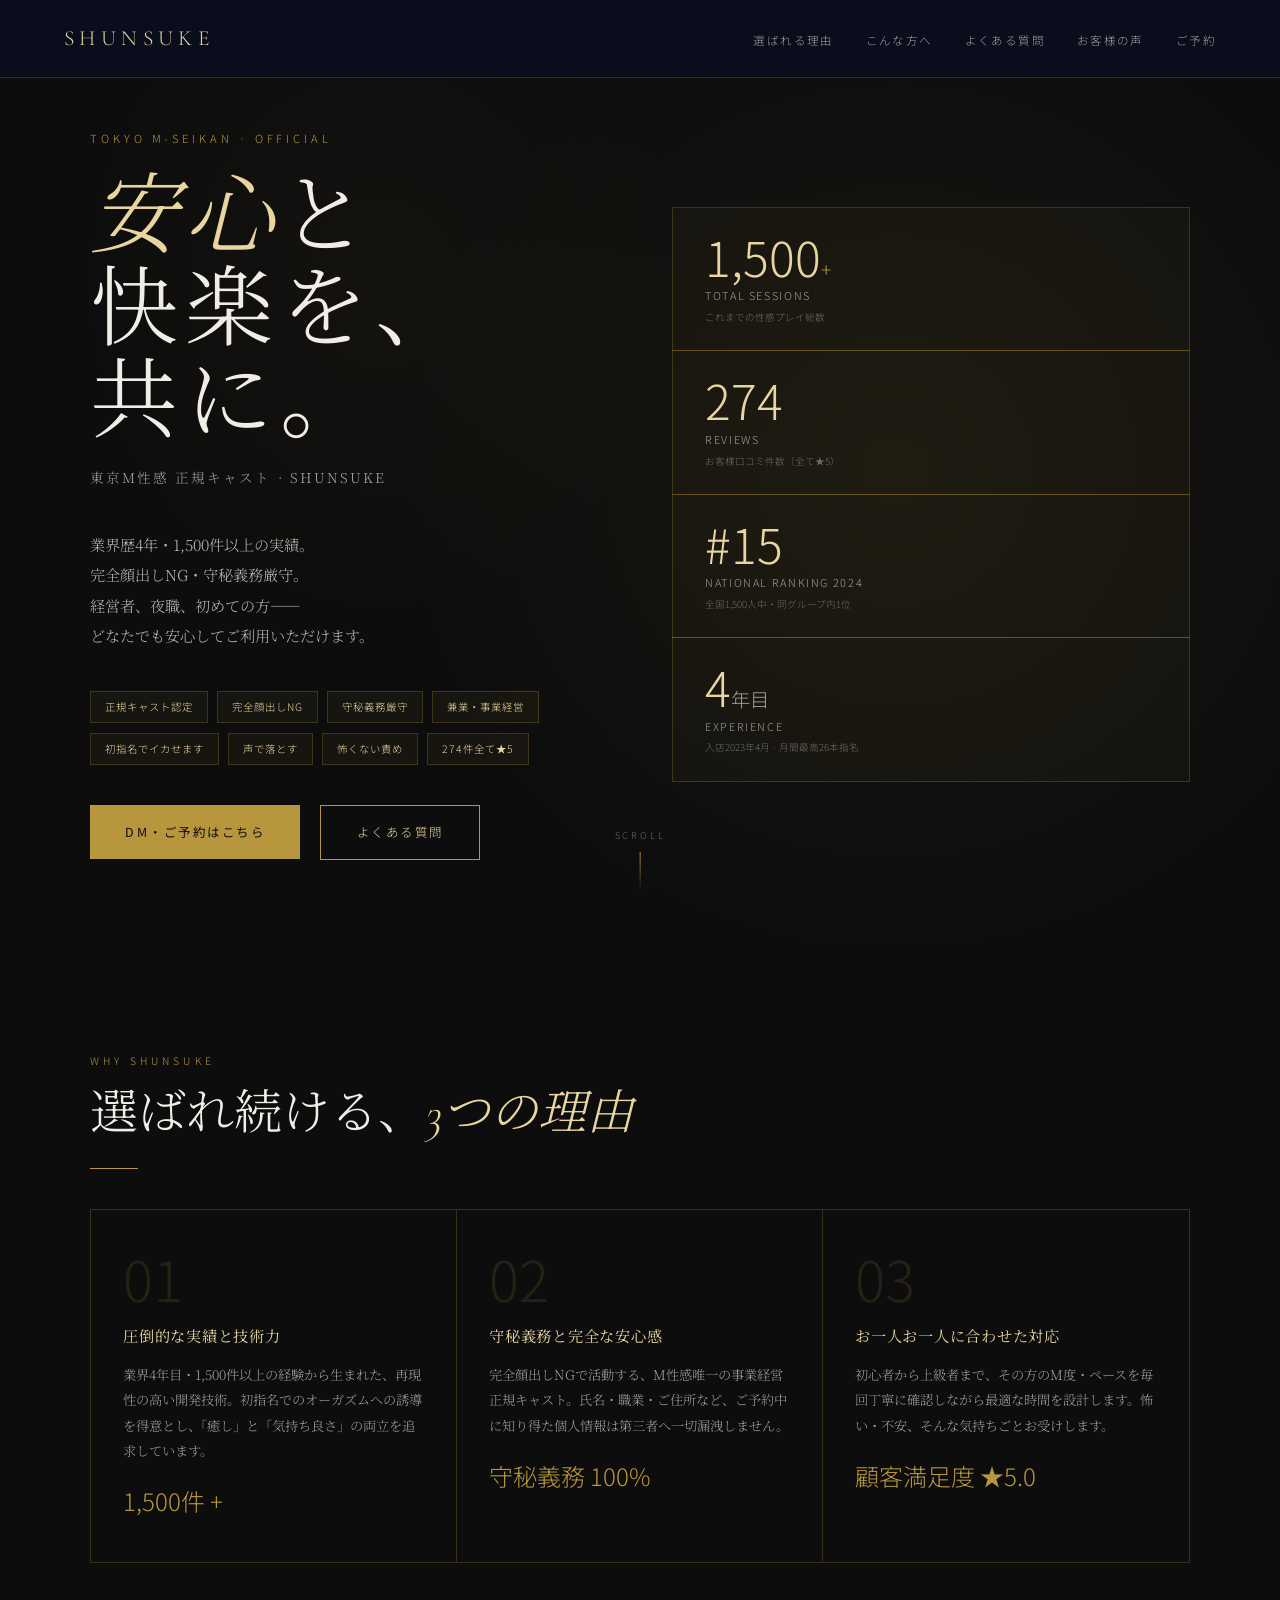
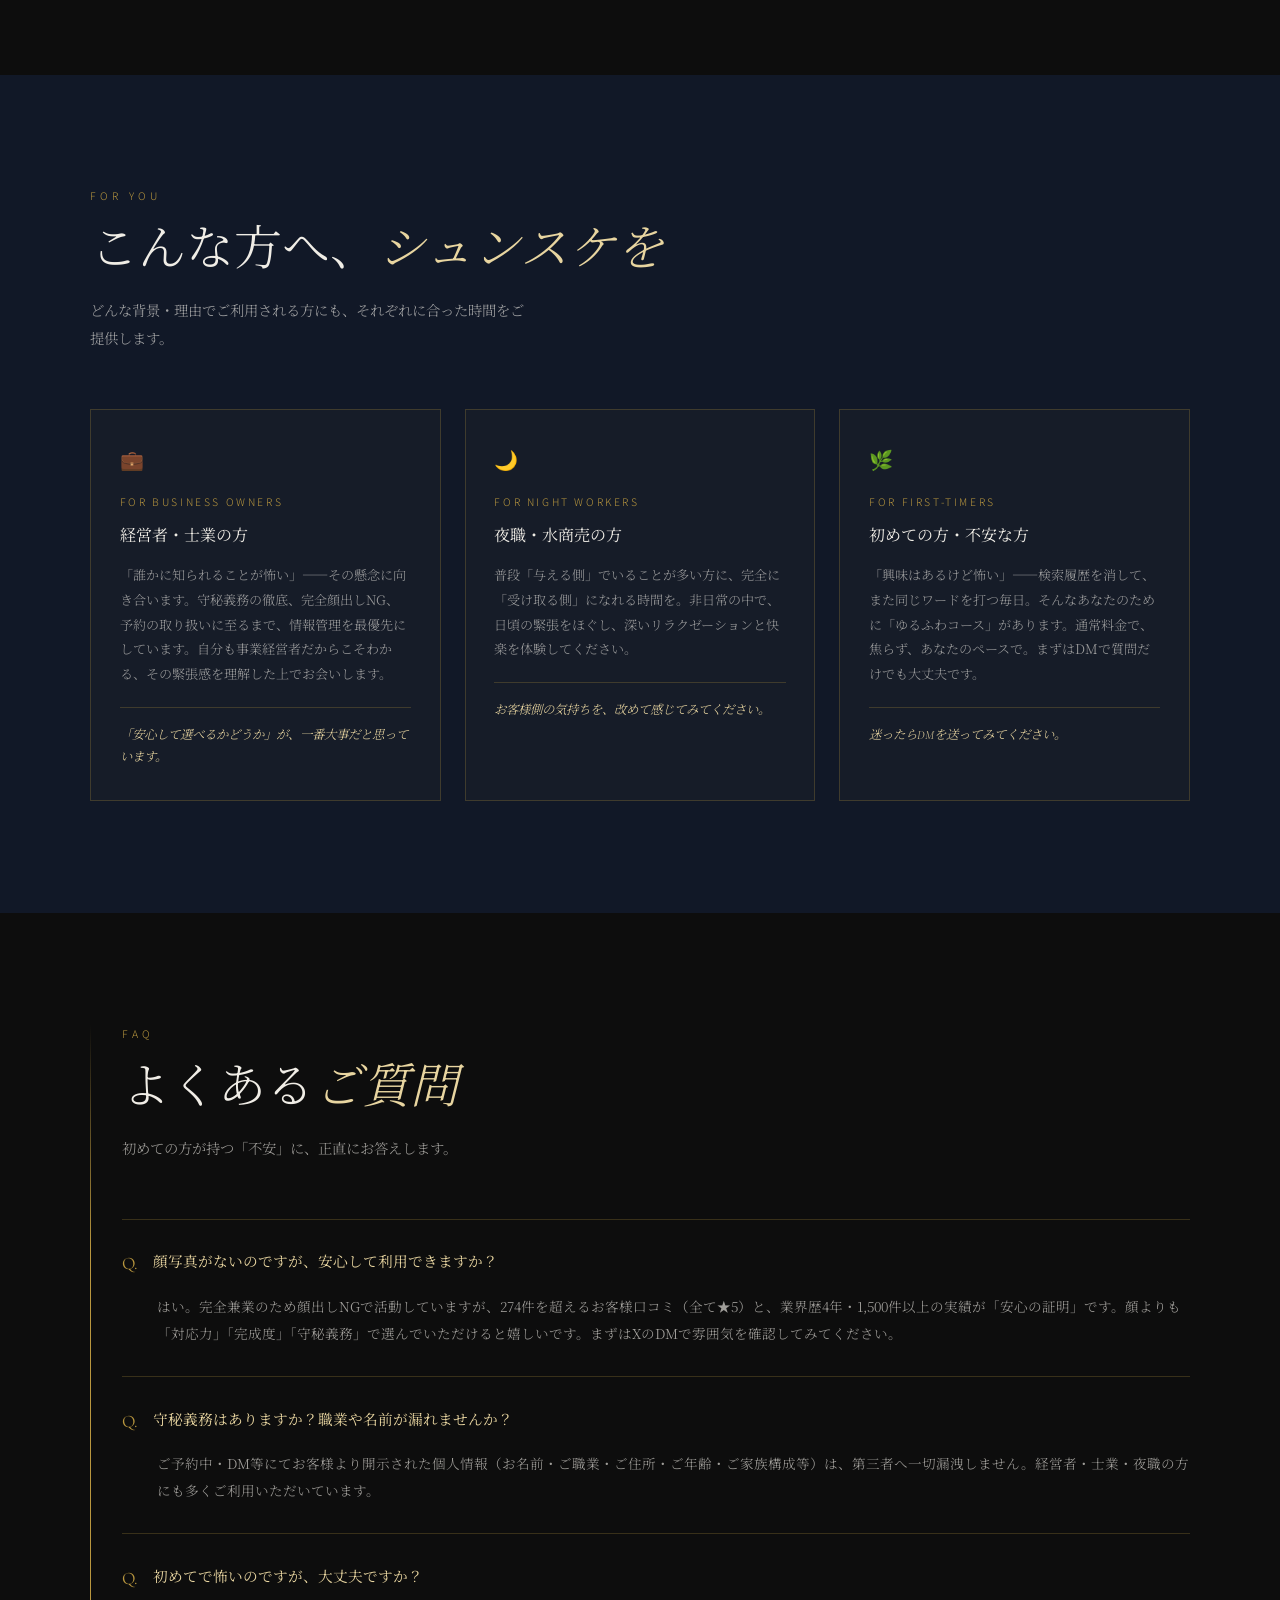
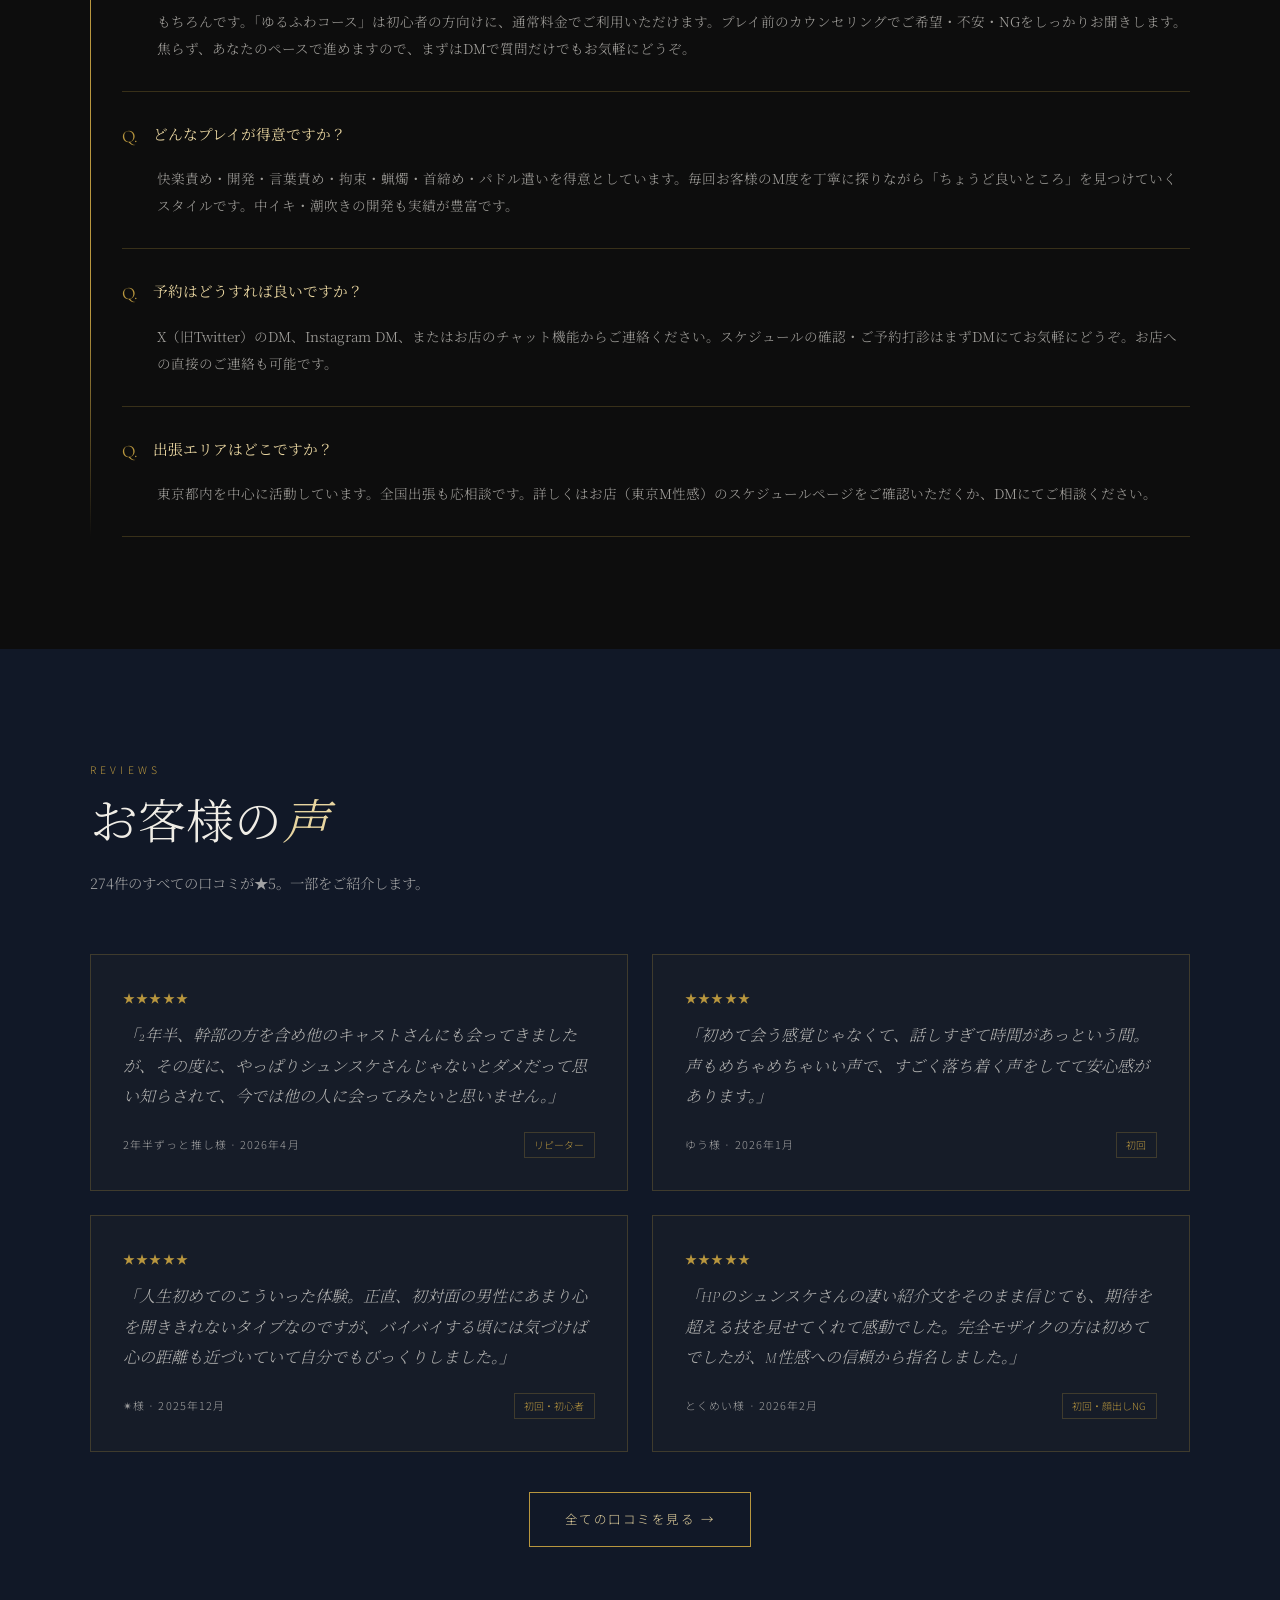
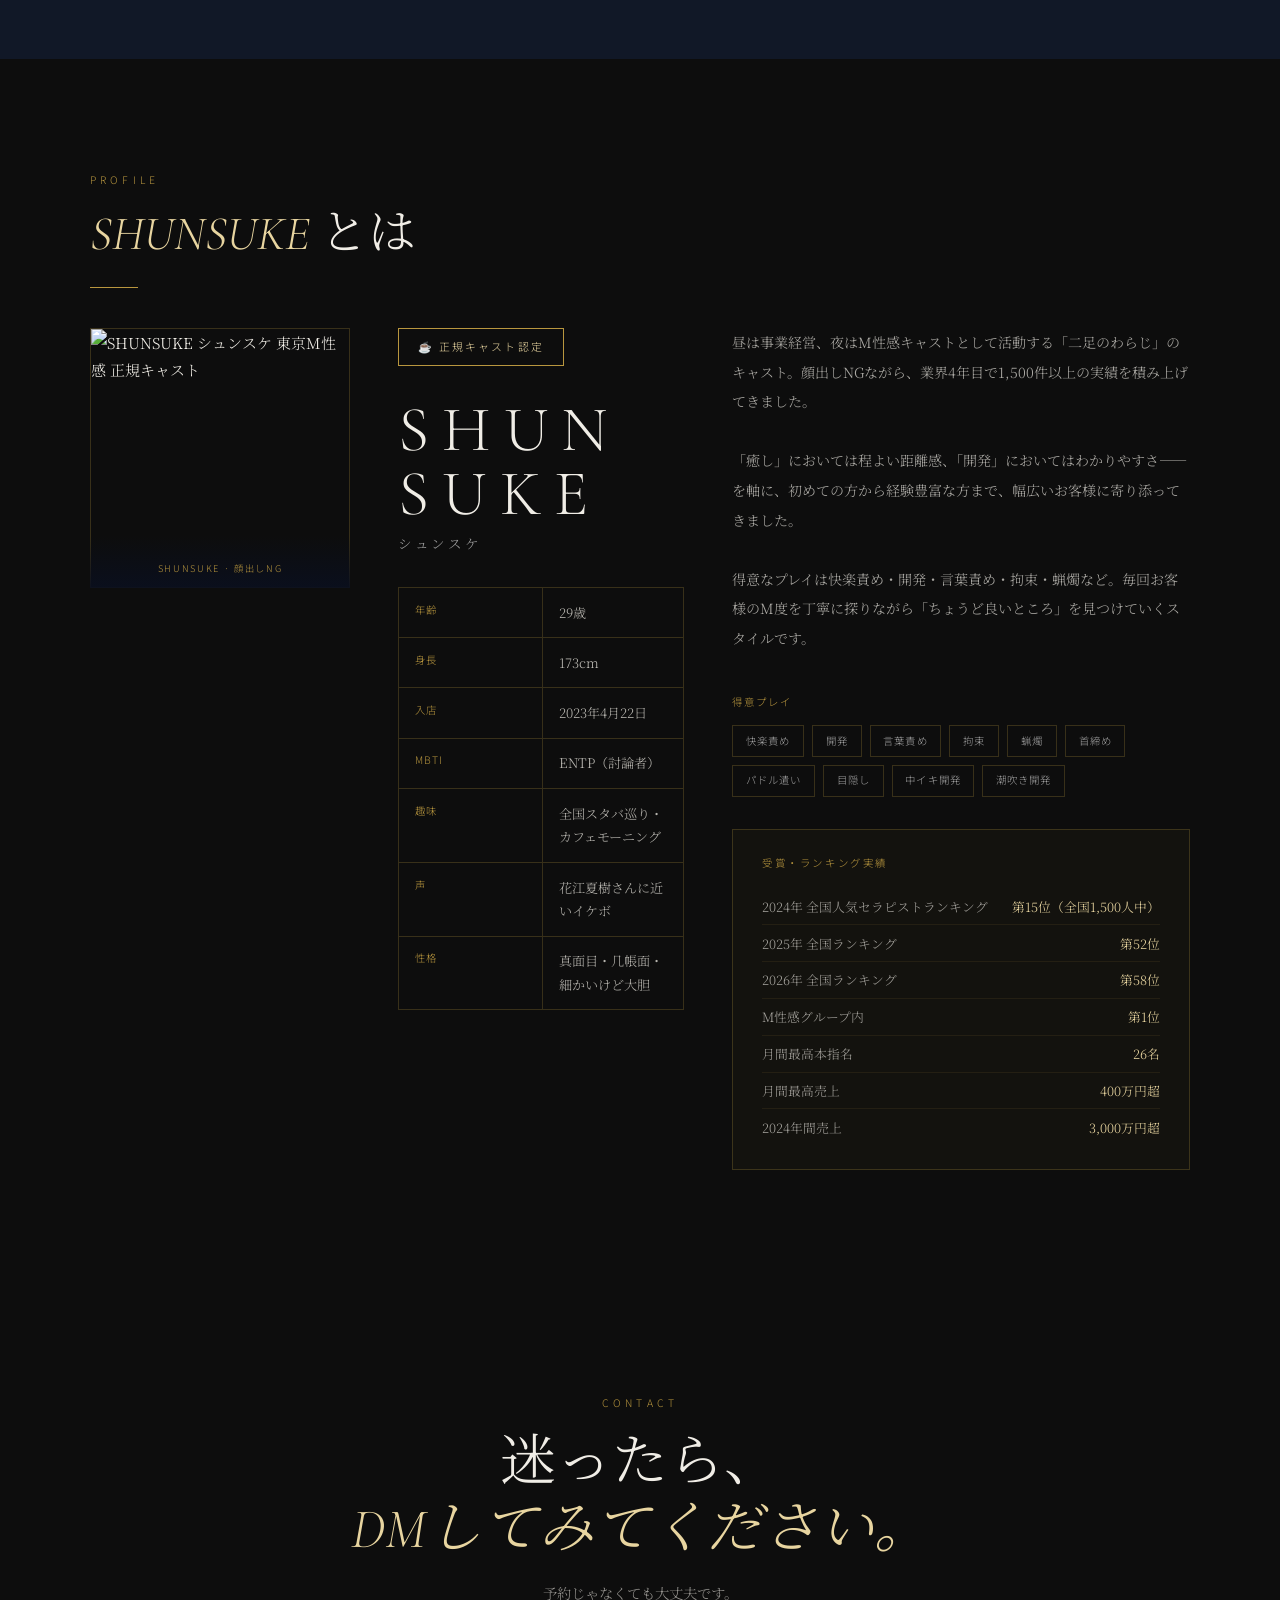
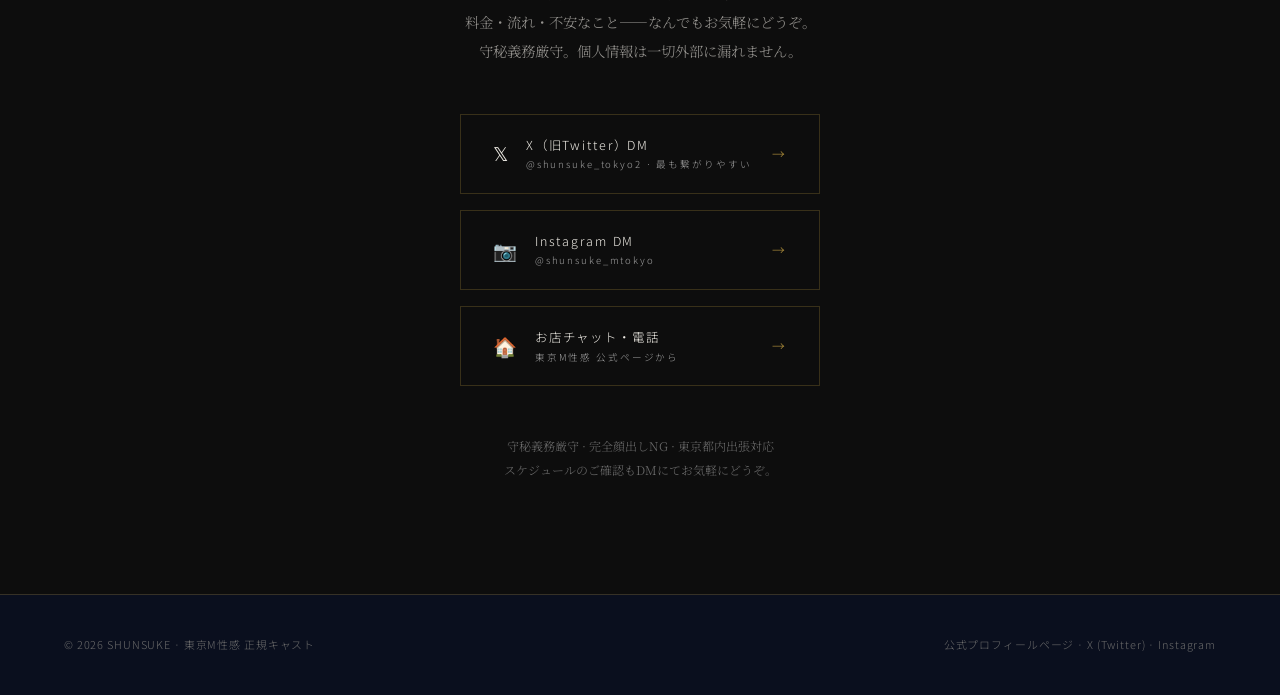
==== shunsuke_lp.html @ 30994e34 "Add files via upload" ====
<!DOCTYPE html>
<html lang="ja">
<head>
  <meta charset="UTF-8">
  <meta name="viewport" content="width=device-width, initial-scale=1.0">
  <title>SHUNSUKE｜東京M性感 正規キャスト｜守秘義務・顔出しNG・開発特化</title>
  <meta name="description" content="東京M性感・正規キャスト SHUNSUKEの公式ページ。業界歴4年・1,500件以上の実績。守秘義務厳守、完全顔出しNG。経営者・夜職の方・初めての方も安心してご利用いただけます。東京都内出張対応。">
  <meta name="keywords" content="SHUNSUKE,シュンスケ,東京M性感,女性用風俗,女風,M性感,東京,守秘義務,顔出しなし,開発,正規キャスト">
  <link rel="canonical" href="https://tokyo-m-seikan.com/honten/therapist/48/">

  <!-- OGP -->
  <meta property="og:title" content="SHUNSUKE｜東京M性感 正規キャスト">
  <meta property="og:description" content="業界歴4年・1,500件以上の実績。守秘義務厳守・完全顔出しNG。経営者・夜職の方も安心。">
  <meta property="og:type" content="website">

  <link rel="preconnect" href="https://fonts.googleapis.com">
  <link href="https://fonts.googleapis.com/css2?family=Cormorant+Garamond:ital,wght@0,300;0,400;0,600;1,300&family=Noto+Serif+JP:wght@300;400;500&family=Noto+Sans+JP:wght@300;400&display=swap" rel="stylesheet">

  <style>
    /* =============================================
       TOKEN SYSTEM
       Palette: Near-black #0D0D0D, Deep navy #0A0F1E,
       Gold #B8963E, Pale gold #E8D5A0, Off-white #F0EDE6,
       Muted grey #6B6B6B
       Type: Cormorant Garamond (display), Noto Serif JP (body), Noto Sans JP (utility)
       Signature: Vertical gold rule as section spine — 
       a device borrowed from Japanese binding,
       anchoring every section to a single gilt thread.
    ============================================= */

    :root {
      --black:      #0D0D0D;
      --navy:       #0A0F1E;
      --navy-mid:   #111827;
      --gold:       #B8963E;
      --gold-light: #E8D5A0;
      --gold-dim:   #7A6128;
      --offwhite:   #F0EDE6;
      --grey:       #6B6B6B;
      --grey-light: #A0A0A0;
      --border:     rgba(184,150,62,0.25);

      --font-display: 'Cormorant Garamond', 'Noto Serif JP', serif;
      --font-body:    'Noto Serif JP', serif;
      --font-ui:      'Noto Sans JP', sans-serif;
    }

    *, *::before, *::after { box-sizing: border-box; margin: 0; padding: 0; }

    html { scroll-behavior: smooth; }

    body {
      background: var(--navy);
      color: var(--offwhite);
      font-family: var(--font-body);
      font-weight: 300;
      line-height: 1.8;
      font-size: 15px;
      -webkit-font-smoothing: antialiased;
    }

    /* ─── UTILITY ─── */
    .gold      { color: var(--gold); }
    .gold-light{ color: var(--gold-light); }

    /* ─── SPINE: vertical gold rule ─── */
    .spine-section {
      position: relative;
      padding-left: 2rem;
    }
    .spine-section::before {
      content: '';
      position: absolute;
      left: 0;
      top: 0;
      bottom: 0;
      width: 1px;
      background: linear-gradient(to bottom, transparent, var(--gold) 20%, var(--gold) 80%, transparent);
    }

    /* ─── NAV ─── */
    nav {
      position: fixed;
      top: 0; left: 0; right: 0;
      z-index: 100;
      display: flex;
      justify-content: space-between;
      align-items: center;
      padding: 1.2rem 5%;
      background: rgba(10, 15, 30, 0.92);
      backdrop-filter: blur(12px);
      border-bottom: 1px solid var(--border);
    }
    .nav-logo {
      font-family: var(--font-display);
      font-size: 1.35rem;
      letter-spacing: 0.25em;
      color: var(--gold-light);
      font-weight: 300;
      text-decoration: none;
    }
    .nav-links {
      display: flex;
      gap: 2rem;
      list-style: none;
    }
    .nav-links a {
      font-family: var(--font-ui);
      font-size: 0.72rem;
      letter-spacing: 0.12em;
      color: var(--grey-light);
      text-decoration: none;
      transition: color 0.2s;
    }
    .nav-links a:hover { color: var(--gold-light); }

    /* ─── HERO ─── */
    #hero {
      min-height: 100vh;
      display: flex;
      align-items: center;
      justify-content: center;
      position: relative;
      overflow: hidden;
      padding: 8rem 5% 5rem;
    }
    .hero-bg {
      position: absolute;
      inset: 0;
      background:
        radial-gradient(ellipse 60% 80% at 70% 50%, rgba(184,150,62,0.07) 0%, transparent 65%),
        radial-gradient(ellipse 40% 60% at 30% 30%, rgba(184,150,62,0.04) 0%, transparent 60%),
        var(--black);
    }
    .hero-grid {
      display: grid;
      grid-template-columns: 1fr 1fr;
      gap: 4rem;
      max-width: 1100px;
      width: 100%;
      position: relative;
      z-index: 2;
    }
    .hero-left { display: flex; flex-direction: column; justify-content: center; }

    .eyebrow {
      font-family: var(--font-ui);
      font-size: 0.7rem;
      letter-spacing: 0.35em;
      color: var(--gold);
      text-transform: uppercase;
      margin-bottom: 1.5rem;
    }
    h1 {
      font-family: var(--font-display);
      font-size: clamp(3rem, 7vw, 5.5rem);
      font-weight: 300;
      line-height: 1.05;
      letter-spacing: 0.08em;
      color: var(--offwhite);
      margin-bottom: 0.5rem;
    }
    h1 em {
      font-style: italic;
      color: var(--gold-light);
    }
    .hero-subtitle {
      font-family: var(--font-body);
      font-size: 0.85rem;
      color: var(--grey-light);
      letter-spacing: 0.15em;
      margin-bottom: 2.5rem;
      margin-top: 0.5rem;
    }
    .hero-copy {
      font-size: 0.95rem;
      color: rgba(240,237,230,0.75);
      line-height: 2;
      max-width: 38ch;
      margin-bottom: 2.5rem;
    }

    /* Badges */
    .badge-row {
      display: flex;
      flex-wrap: wrap;
      gap: 0.6rem;
      margin-bottom: 2.5rem;
    }
    .badge {
      font-family: var(--font-ui);
      font-size: 0.65rem;
      letter-spacing: 0.1em;
      padding: 0.35rem 0.85rem;
      border: 1px solid var(--border);
      color: var(--gold-light);
      background: rgba(184,150,62,0.06);
    }

    /* CTA button */
    .btn-primary {
      display: inline-block;
      font-family: var(--font-ui);
      font-size: 0.78rem;
      letter-spacing: 0.2em;
      padding: 1rem 2.2rem;
      background: var(--gold);
      color: var(--black);
      text-decoration: none;
      font-weight: 400;
      transition: background 0.25s, transform 0.2s;
      cursor: pointer;
      border: none;
    }
    .btn-primary:hover { background: var(--gold-light); transform: translateY(-1px); }

    .btn-secondary {
      display: inline-block;
      font-family: var(--font-ui);
      font-size: 0.78rem;
      letter-spacing: 0.2em;
      padding: 0.95rem 2.2rem;
      border: 1px solid var(--gold);
      color: var(--gold-light);
      text-decoration: none;
      transition: background 0.25s, color 0.25s;
      margin-left: 1rem;
    }
    .btn-secondary:hover { background: rgba(184,150,62,0.1); }

    /* Hero right — stats card */
    .hero-right {
      display: flex;
      flex-direction: column;
      justify-content: center;
      gap: 0;
    }
    .stat-card {
      border: 1px solid var(--border);
      background: rgba(184,150,62,0.04);
      padding: 1.5rem 2rem;
      margin-bottom: -1px;
    }
    .stat-number {
      font-family: var(--font-ui);
      font-size: 3rem;
      font-weight: 300;
      color: var(--gold-light);
      line-height: 1;
      font-feature-settings: "tnum";
    }
    .stat-label {
      font-family: var(--font-ui);
      font-size: 0.68rem;
      letter-spacing: 0.15em;
      color: var(--grey-light);
      margin-top: 0.4rem;
    }
    .stat-note {
      font-family: var(--font-ui);
      font-size: 0.6rem;
      color: var(--grey);
      margin-top: 0.2rem;
    }

    /* ─── SECTION BASE ─── */
    section {
      padding: 7rem 5%;
    }
    .section-inner {
      max-width: 1100px;
      margin: 0 auto;
    }
    .section-label {
      font-family: var(--font-ui);
      font-size: 0.65rem;
      letter-spacing: 0.4em;
      color: var(--gold);
      text-transform: uppercase;
      margin-bottom: 1rem;
      display: block;
    }
    h2 {
      font-family: var(--font-display);
      font-size: clamp(1.8rem, 4vw, 3rem);
      font-weight: 300;
      line-height: 1.2;
      color: var(--offwhite);
      margin-bottom: 1rem;
    }
    h2 em { font-style: italic; color: var(--gold-light); }
    .section-lead {
      font-size: 0.9rem;
      color: rgba(240,237,230,0.65);
      max-width: 55ch;
      margin-bottom: 3.5rem;
      line-height: 2;
    }

    /* divider */
    .divider {
      width: 3rem;
      height: 1px;
      background: var(--gold);
      margin: 1.5rem 0 2.5rem;
    }

    /* ─── SECTION 2: 3つの理由 ─── */
    #reasons { background: var(--black); }
    .reasons-grid {
      display: grid;
      grid-template-columns: repeat(3, 1fr);
      gap: 0;
      border: 1px solid var(--border);
    }
    .reason-item {
      padding: 2.5rem 2rem;
      border-right: 1px solid var(--border);
      position: relative;
    }
    .reason-item:last-child { border-right: none; }
    .reason-num {
      font-family: var(--font-ui);
      font-size: 3.5rem;
      color: rgba(184,150,62,0.15);
      line-height: 1;
      margin-bottom: 1rem;
      font-weight: 300;
      font-feature-settings: "tnum";
    }
    .reason-title {
      font-family: var(--font-body);
      font-size: 0.95rem;
      color: var(--gold-light);
      margin-bottom: 0.8rem;
      font-weight: 400;
      letter-spacing: 0.05em;
    }
    .reason-body {
      font-size: 0.83rem;
      color: rgba(240,237,230,0.65);
      line-height: 1.9;
    }
    .reason-data {
      font-family: var(--font-ui);
      font-size: 1.5rem;
      color: var(--gold);
      margin-top: 1rem;
      font-feature-settings: "tnum";
    }

    /* ─── SECTION 3: こんな方へ ─── */
    #for-you { background: var(--navy-mid); }
    .targets-grid {
      display: grid;
      grid-template-columns: repeat(3, 1fr);
      gap: 1.5rem;
    }
    .target-card {
      border: 1px solid var(--border);
      background: rgba(184,150,62,0.03);
      padding: 2rem 1.8rem;
      position: relative;
    }
    .target-icon {
      font-size: 1.2rem;
      margin-bottom: 1rem;
      display: block;
    }
    .target-type {
      font-family: var(--font-ui);
      font-size: 0.65rem;
      letter-spacing: 0.25em;
      color: var(--gold);
      text-transform: uppercase;
      margin-bottom: 0.6rem;
    }
    .target-title {
      font-family: var(--font-body);
      font-size: 1rem;
      color: var(--offwhite);
      margin-bottom: 0.8rem;
      font-weight: 400;
    }
    .target-body {
      font-size: 0.82rem;
      color: rgba(240,237,230,0.6);
      line-height: 1.9;
    }
    .target-quote {
      margin-top: 1.2rem;
      padding-top: 1rem;
      border-top: 1px solid var(--border);
      font-size: 0.78rem;
      color: var(--gold-light);
      font-style: italic;
      font-family: var(--font-display);
    }

    /* ─── SECTION 4: FAQ / AEO ─── */
    #faq { background: var(--black); }
    .faq-list { display: flex; flex-direction: column; gap: 0; }
    .faq-item {
      border-top: 1px solid var(--border);
      padding: 1.8rem 0;
    }
    .faq-item:last-child { border-bottom: 1px solid var(--border); }
    .faq-q {
      font-family: var(--font-body);
      font-size: 0.92rem;
      color: var(--gold-light);
      margin-bottom: 0.8rem;
      display: flex;
      gap: 1rem;
      font-weight: 400;
    }
    .faq-q::before {
      content: 'Q.';
      font-family: var(--font-display);
      font-size: 1.1rem;
      color: var(--gold);
      flex-shrink: 0;
    }
    .faq-a {
      font-size: 0.85rem;
      color: rgba(240,237,230,0.65);
      line-height: 2;
      padding-left: 2.2rem;
    }

    /* ─── SECTION 5: 口コミ ─── */
    #reviews { background: var(--navy-mid); }
    .reviews-grid {
      display: grid;
      grid-template-columns: repeat(2, 1fr);
      gap: 1.5rem;
    }
    .review-card {
      border: 1px solid var(--border);
      background: rgba(184,150,62,0.03);
      padding: 2rem;
    }
    .review-stars {
      color: var(--gold);
      font-size: 0.75rem;
      letter-spacing: 0.1em;
      margin-bottom: 0.8rem;
    }
    .review-text {
      font-size: 0.85rem;
      color: rgba(240,237,230,0.7);
      line-height: 1.9;
      font-style: italic;
      font-family: var(--font-display);
      font-size: 1rem;
      font-weight: 300;
    }
    .review-meta {
      margin-top: 1.2rem;
      display: flex;
      justify-content: space-between;
      align-items: center;
    }
    .review-name {
      font-family: var(--font-ui);
      font-size: 0.68rem;
      letter-spacing: 0.1em;
      color: var(--grey-light);
    }
    .review-tag {
      font-family: var(--font-ui);
      font-size: 0.62rem;
      padding: 0.2rem 0.6rem;
      border: 1px solid var(--border);
      color: var(--gold);
    }

    /* ─── SECTION 6: プロフィール ─── */
    #profile { background: var(--black); }
    .profile-grid {
      display: grid;
      grid-template-columns: 260px 1fr 1.6fr;
      gap: 3rem;
      align-items: start;
    }
    .profile-photo-wrap { position: relative; }
    .profile-photo {
      width: 100%;
      aspect-ratio: 1 / 1;
      object-fit: cover;
      object-position: center top;
      border: 1px solid var(--border);
      display: block;
    }
    .profile-photo-label {
      position: absolute;
      bottom: 0; left: 0; right: 0;
      background: linear-gradient(to top, rgba(10,15,30,0.92), transparent);
      padding: 1.5rem 0.8rem 0.7rem;
      font-family: var(--font-ui);
      font-size: 0.58rem;
      letter-spacing: 0.18em;
      color: var(--gold);
      text-align: center;
    }
    .profile-left { position: relative; }
    .profile-rank-badge {
      display: inline-block;
      border: 1px solid var(--gold);
      padding: 0.5rem 1.2rem;
      font-family: var(--font-ui);
      font-size: 0.68rem;
      letter-spacing: 0.2em;
      color: var(--gold-light);
      margin-bottom: 2rem;
    }
    .profile-name {
      font-family: var(--font-display);
      font-size: 4rem;
      font-weight: 300;
      letter-spacing: 0.2em;
      color: var(--offwhite);
      line-height: 1;
      margin-bottom: 0.3rem;
    }
    .profile-name-ja {
      font-family: var(--font-body);
      font-size: 0.85rem;
      color: var(--grey-light);
      letter-spacing: 0.2em;
      margin-bottom: 2rem;
    }
    .profile-specs {
      display: flex;
      flex-direction: column;
      gap: 0;
      border: 1px solid var(--border);
    }
    .spec-row {
      display: flex;
      font-size: 0.8rem;
      border-bottom: 1px solid var(--border);
    }
    .spec-row:last-child { border-bottom: none; }
    .spec-key {
      font-family: var(--font-ui);
      font-size: 0.65rem;
      letter-spacing: 0.1em;
      color: var(--gold);
      padding: 0.8rem 1rem;
      width: 9rem;
      flex-shrink: 0;
      border-right: 1px solid var(--border);
    }
    .spec-val {
      padding: 0.8rem 1rem;
      color: rgba(240,237,230,0.75);
      font-size: 0.82rem;
    }

    .profile-right { }
    .profile-bio {
      font-size: 0.88rem;
      color: rgba(240,237,230,0.7);
      line-height: 2.1;
      margin-bottom: 2.5rem;
    }
    .plays-grid {
      display: flex;
      flex-wrap: wrap;
      gap: 0.5rem;
      margin-bottom: 2rem;
    }
    .play-tag {
      font-family: var(--font-ui);
      font-size: 0.65rem;
      letter-spacing: 0.1em;
      padding: 0.35rem 0.8rem;
      border: 1px solid var(--border);
      color: var(--grey-light);
    }

    .ranking-list {
      border: 1px solid var(--border);
      padding: 1.5rem 1.8rem;
      background: rgba(184,150,62,0.04);
    }
    .ranking-title {
      font-family: var(--font-ui);
      font-size: 0.65rem;
      letter-spacing: 0.25em;
      color: var(--gold);
      text-transform: uppercase;
      margin-bottom: 1rem;
    }
    .ranking-item {
      display: flex;
      justify-content: space-between;
      font-size: 0.8rem;
      padding: 0.4rem 0;
      border-bottom: 1px solid rgba(184,150,62,0.1);
      color: rgba(240,237,230,0.65);
    }
    .ranking-item:last-child { border-bottom: none; }
    .ranking-item span:last-child { color: var(--gold-light); }

    /* ─── SECTION 7: CTA ─── */
    #contact {
      background: var(--black);
      text-align: center;
    }
    .contact-inner { max-width: 700px; margin: 0 auto; }
    .contact-inner h2 {
      font-size: clamp(2rem, 5vw, 3.5rem);
      margin-bottom: 1rem;
    }
    .contact-lead {
      font-size: 0.9rem;
      color: rgba(240,237,230,0.6);
      line-height: 2;
      margin-bottom: 3rem;
    }
    .contact-methods {
      display: flex;
      flex-direction: column;
      gap: 1rem;
      align-items: center;
      margin-bottom: 3rem;
    }
    .contact-method {
      display: flex;
      align-items: center;
      gap: 1rem;
      border: 1px solid var(--border);
      padding: 1.2rem 2rem;
      text-decoration: none;
      color: var(--offwhite);
      font-family: var(--font-ui);
      font-size: 0.78rem;
      letter-spacing: 0.15em;
      width: 100%;
      max-width: 360px;
      transition: background 0.2s, border-color 0.2s;
    }
    .contact-method:hover { background: rgba(184,150,62,0.08); border-color: var(--gold); }
    .contact-method-icon { font-size: 1.2rem; }
    .contact-method-label { flex: 1; text-align: left; }
    .contact-method-sub {
      font-size: 0.6rem;
      color: var(--grey-light);
    }
    .contact-note {
      font-size: 0.75rem;
      color: var(--grey);
      line-height: 2;
    }

    /* ─── FOOTER ─── */
    footer {
      background: var(--navy);
      border-top: 1px solid var(--border);
      padding: 2.5rem 5%;
      display: flex;
      justify-content: space-between;
      align-items: center;
      font-family: var(--font-ui);
      font-size: 0.68rem;
      color: var(--grey);
      letter-spacing: 0.08em;
    }
    footer a { color: var(--grey); text-decoration: none; }
    footer a:hover { color: var(--gold-light); }

    /* ─── SCROLL INDICATOR ─── */
    .scroll-line {
      position: absolute;
      bottom: 3rem;
      left: 50%;
      transform: translateX(-50%);
      display: flex;
      flex-direction: column;
      align-items: center;
      gap: 0.5rem;
      z-index: 2;
    }
    .scroll-text {
      font-family: var(--font-ui);
      font-size: 0.58rem;
      letter-spacing: 0.3em;
      color: var(--grey);
      text-transform: uppercase;
    }
    .scroll-bar {
      width: 1px;
      height: 2.5rem;
      background: linear-gradient(to bottom, var(--gold), transparent);
      animation: scrollPulse 2s ease-in-out infinite;
    }
    @keyframes scrollPulse {
      0%, 100% { opacity: 0.4; transform: scaleY(1); }
      50%       { opacity: 1;   transform: scaleY(1.1); }
    }

    /* ─── RESPONSIVE ─── */
    @media (max-width: 768px) {
      .hero-grid { grid-template-columns: 1fr; gap: 3rem; }
      .hero-right { display: none; }
      .reasons-grid { grid-template-columns: 1fr; }
      .reason-item { border-right: none; border-bottom: 1px solid var(--border); }
      .reason-item:last-child { border-bottom: none; }
      .targets-grid { grid-template-columns: 1fr; }
      .reviews-grid { grid-template-columns: 1fr; }
      .profile-grid { grid-template-columns: 1fr; gap: 2rem; }
      .profile-photo-wrap { max-width: 260px; margin: 0 auto; }
      nav .nav-links { display: none; }
      .btn-secondary { margin-left: 0; margin-top: 0.8rem; }
      footer { flex-direction: column; gap: 0.8rem; text-align: center; }
    }

    /* ─── DM MODAL ─── */
    .dm-modal-overlay {
      display: none;
      position: fixed;
      inset: 0;
      background: rgba(0,0,0,0.75);
      z-index: 200;
      align-items: center;
      justify-content: center;
      backdrop-filter: blur(6px);
    }
    .dm-modal-overlay.active { display: flex; }
    .dm-modal {
      background: var(--navy-mid);
      border: 1px solid var(--border);
      padding: 2.5rem 2rem;
      max-width: 400px;
      width: 90%;
      position: relative;
    }
    .dm-modal-title {
      font-family: var(--font-display);
      font-size: 1.6rem;
      color: var(--gold-light);
      margin-bottom: 0.4rem;
      font-weight: 300;
    }
    .dm-modal-sub {
      font-family: var(--font-ui);
      font-size: 0.72rem;
      color: var(--grey-light);
      margin-bottom: 1.8rem;
      letter-spacing: 0.05em;
    }
    .dm-modal-btn {
      display: flex;
      align-items: center;
      gap: 1rem;
      padding: 1rem 1.4rem;
      border: 1px solid var(--border);
      text-decoration: none;
      color: var(--offwhite);
      font-family: var(--font-ui);
      font-size: 0.8rem;
      letter-spacing: 0.1em;
      margin-bottom: 0.8rem;
      transition: background 0.2s, border-color 0.2s;
    }
    .dm-modal-btn:last-of-type { margin-bottom: 0; }
    .dm-modal-btn:hover { background: rgba(184,150,62,0.1); border-color: var(--gold); }
    .dm-modal-btn-icon { font-size: 1.3rem; flex-shrink: 0; }
    .dm-modal-btn-label { flex: 1; }
    .dm-modal-btn-handle { font-size: 0.65rem; color: var(--grey-light); display: block; margin-top: 0.15rem; }
    .dm-modal-close {
      position: absolute;
      top: 1rem; right: 1.2rem;
      background: none;
      border: none;
      color: var(--grey-light);
      font-size: 1.2rem;
      cursor: pointer;
      line-height: 1;
    }
    .dm-modal-close:hover { color: var(--offwhite); }

    @media (prefers-reduced-motion: reduce) {
      .scroll-bar { animation: none; }
    }
  </style>
</head>
<body>

  <!-- NAV -->
  <nav>
    <a href="#hero" class="nav-logo">SHUNSUKE</a>
    <ul class="nav-links">
      <li><a href="#reasons">選ばれる理由</a></li>
      <li><a href="#for-you">こんな方へ</a></li>
      <li><a href="#faq">よくある質問</a></li>
      <li><a href="#reviews">お客様の声</a></li>
      <li><a href="#contact">ご予約</a></li>
    </ul>
  </nav>

  <!-- HERO -->
  <section id="hero">
    <div class="hero-bg"></div>
    <div class="hero-grid section-inner">
      <div class="hero-left">
        <p class="eyebrow">Tokyo M-Seikan · Official</p>
        <h1><em>安心</em>と<br>快楽を、<br>共に。</h1>
        <p class="hero-subtitle">東京M性感 正規キャスト · SHUNSUKE</p>
        <p class="hero-copy">
          業界歴4年・1,500件以上の実績。<br>
          完全顔出しNG・守秘義務厳守。<br>
          経営者、夜職、初めての方——<br>
          どなたでも安心してご利用いただけます。
        </p>
        <div class="badge-row">
          <span class="badge">正規キャスト認定</span>
          <span class="badge">完全顔出しNG</span>
          <span class="badge">守秘義務厳守</span>
          <span class="badge">兼業・事業経営</span>
          <span class="badge">初指名でイカせます</span>
          <span class="badge">声で落とす</span>
          <span class="badge">怖くない責め</span>
          <span class="badge">274件全て★5</span>
        </div>
        <div>
          <a href="#" onclick="document.getElementById('dmModal').classList.add('active'); return false;" class="btn-primary">DM・ご予約はこちら</a>
          <a href="#faq" class="btn-secondary">よくある質問</a>
        </div>
      </div>
      <div class="hero-right">
        <div class="stat-card">
          <div class="stat-number">1,500<span style="font-size:1.2rem; color:var(--gold);">+</span></div>
          <div class="stat-label">TOTAL SESSIONS</div>
          <div class="stat-note">これまでの性感プレイ総数</div>
        </div>
        <div class="stat-card">
          <div class="stat-number">274</div>
          <div class="stat-label">REVIEWS</div>
          <div class="stat-note">お客様口コミ件数（全て★5）</div>
        </div>
        <div class="stat-card">
          <div class="stat-number">#15</div>
          <div class="stat-label">NATIONAL RANKING 2024</div>
          <div class="stat-note">全国1,500人中・同グループ内1位</div>
        </div>
        <div class="stat-card">
          <div class="stat-number">4<span style="font-size:1.2rem; color:var(--grey-light);">年目</span></div>
          <div class="stat-label">EXPERIENCE</div>
          <div class="stat-note">入店2023年4月 · 月間最高26本指名</div>
        </div>
      </div>
    </div>
    <div class="scroll-line">
      <span class="scroll-text">Scroll</span>
      <div class="scroll-bar"></div>
    </div>
  </section>

  <!-- SECTION 2: 選ばれる3つの理由 -->
  <section id="reasons">
    <div class="section-inner">
      <span class="section-label">Why Shunsuke</span>
      <h2>選ばれ続ける、<em>3つの理由</em></h2>
      <div class="divider"></div>
      <div class="reasons-grid">
        <div class="reason-item">
          <div class="reason-num">01</div>
          <div class="reason-title">圧倒的な実績と技術力</div>
          <div class="reason-body">
            業界4年目・1,500件以上の経験から生まれた、再現性の高い開発技術。初指名でのオーガズムへの誘導を得意とし、「癒し」と「気持ち良さ」の両立を追求しています。
          </div>
          <div class="reason-data">1,500件 +</div>
        </div>
        <div class="reason-item">
          <div class="reason-num">02</div>
          <div class="reason-title">守秘義務と完全な安心感</div>
          <div class="reason-body">
            完全顔出しNGで活動する、M性感唯一の事業経営正規キャスト。氏名・職業・ご住所など、ご予約中に知り得た個人情報は第三者へ一切漏洩しません。
          </div>
          <div class="reason-data">守秘義務 100%</div>
        </div>
        <div class="reason-item">
          <div class="reason-num">03</div>
          <div class="reason-title">お一人お一人に合わせた対応</div>
          <div class="reason-body">
            初心者から上級者まで、その方のM度・ペースを毎回丁寧に確認しながら最適な時間を設計します。怖い・不安、そんな気持ちごとお受けします。
          </div>
          <div class="reason-data">顧客満足度 ★5.0</div>
        </div>
      </div>
    </div>
  </section>

  <!-- SECTION 3: こんな方へ -->
  <section id="for-you">
    <div class="section-inner">
      <span class="section-label">For You</span>
      <h2>こんな方へ、<em>シュンスケを</em></h2>
      <p class="section-lead">
        どんな背景・理由でご利用される方にも、それぞれに合った時間をご提供します。
      </p>
      <div class="targets-grid">
        <div class="target-card">
          <span class="target-icon">💼</span>
          <div class="target-type">For Business Owners</div>
          <div class="target-title">経営者・士業の方</div>
          <div class="target-body">
            「誰かに知られることが怖い」——その懸念に向き合います。守秘義務の徹底、完全顔出しNG、予約の取り扱いに至るまで、情報管理を最優先にしています。自分も事業経営者だからこそわかる、その緊張感を理解した上でお会いします。
          </div>
          <div class="target-quote">「安心して選べるかどうか」が、一番大事だと思っています。</div>
        </div>
        <div class="target-card">
          <span class="target-icon">🌙</span>
          <div class="target-type">For Night Workers</div>
          <div class="target-title">夜職・水商売の方</div>
          <div class="target-body">
            普段「与える側」でいることが多い方に、完全に「受け取る側」になれる時間を。非日常の中で、日頃の緊張をほぐし、深いリラクゼーションと快楽を体験してください。
          </div>
          <div class="target-quote">お客様側の気持ちを、改めて感じてみてください。</div>
        </div>
        <div class="target-card">
          <span class="target-icon">🌿</span>
          <div class="target-type">For First-timers</div>
          <div class="target-title">初めての方・不安な方</div>
          <div class="target-body">
            「興味はあるけど怖い」——検索履歴を消して、また同じワードを打つ毎日。そんなあなたのために「ゆるふわコース」があります。通常料金で、焦らず、あなたのペースで。まずはDMで質問だけでも大丈夫です。
          </div>
          <div class="target-quote">迷ったらDMを送ってみてください。</div>
        </div>
      </div>
    </div>
  </section>

  <!-- SECTION 4: FAQ / AEO -->
  <section id="faq">
    <div class="section-inner spine-section">
      <span class="section-label">FAQ</span>
      <h2>よくある<em>ご質問</em></h2>
      <p class="section-lead">初めての方が持つ「不安」に、正直にお答えします。</p>
      <div class="faq-list">
        <div class="faq-item">
          <div class="faq-q">顔写真がないのですが、安心して利用できますか？</div>
          <div class="faq-a">はい。完全兼業のため顔出しNGで活動していますが、274件を超えるお客様口コミ（全て★5）と、業界歴4年・1,500件以上の実績が「安心の証明」です。顔よりも「対応力」「完成度」「守秘義務」で選んでいただけると嬉しいです。まずはXのDMで雰囲気を確認してみてください。</div>
        </div>
        <div class="faq-item">
          <div class="faq-q">守秘義務はありますか？職業や名前が漏れませんか？</div>
          <div class="faq-a">ご予約中・DM等にてお客様より開示された個人情報（お名前・ご職業・ご住所・ご年齢・ご家族構成等）は、第三者へ一切漏洩しません。経営者・士業・夜職の方にも多くご利用いただいています。</div>
        </div>
        <div class="faq-item">
          <div class="faq-q">初めてで怖いのですが、大丈夫ですか？</div>
          <div class="faq-a">もちろんです。「ゆるふわコース」は初心者の方向けに、通常料金でご利用いただけます。プレイ前のカウンセリングでご希望・不安・NGをしっかりお聞きします。焦らず、あなたのペースで進めますので、まずはDMで質問だけでもお気軽にどうぞ。</div>
        </div>
        <div class="faq-item">
          <div class="faq-q">どんなプレイが得意ですか？</div>
          <div class="faq-a">快楽責め・開発・言葉責め・拘束・蝋燭・首締め・パドル遣いを得意としています。毎回お客様のM度を丁寧に探りながら「ちょうど良いところ」を見つけていくスタイルです。中イキ・潮吹きの開発も実績が豊富です。</div>
        </div>
        <div class="faq-item">
          <div class="faq-q">予約はどうすれば良いですか？</div>
          <div class="faq-a">X（旧Twitter）のDM、Instagram DM、またはお店のチャット機能からご連絡ください。スケジュールの確認・ご予約打診はまずDMにてお気軽にどうぞ。お店への直接のご連絡も可能です。</div>
        </div>
        <div class="faq-item">
          <div class="faq-q">出張エリアはどこですか？</div>
          <div class="faq-a">東京都内を中心に活動しています。全国出張も応相談です。詳しくはお店（東京M性感）のスケジュールページをご確認いただくか、DMにてご相談ください。</div>
        </div>
      </div>
    </div>
  </section>

  <!-- SECTION 5: 口コミ -->
  <section id="reviews">
    <div class="section-inner">
      <span class="section-label">Reviews</span>
      <h2>お客様の<em>声</em></h2>
      <p class="section-lead">274件のすべての口コミが★5。一部をご紹介します。</p>
      <div class="reviews-grid">
        <div class="review-card">
          <div class="review-stars">★★★★★</div>
          <div class="review-text">「2年半、幹部の方を含め他のキャストさんにも会ってきましたが、その度に、やっぱりシュンスケさんじゃないとダメだって思い知らされて、今では他の人に会ってみたいと思いません。」</div>
          <div class="review-meta">
            <span class="review-name">2年半ずっと推し様 · 2026年4月</span>
            <span class="review-tag">リピーター</span>
          </div>
        </div>
        <div class="review-card">
          <div class="review-stars">★★★★★</div>
          <div class="review-text">「初めて会う感覚じゃなくて、話しすぎて時間があっという間。声もめちゃめちゃいい声で、すごく落ち着く声をしてて安心感があります。」</div>
          <div class="review-meta">
            <span class="review-name">ゆう様 · 2026年1月</span>
            <span class="review-tag">初回</span>
          </div>
        </div>
        <div class="review-card">
          <div class="review-stars">★★★★★</div>
          <div class="review-text">「人生初めてのこういった体験。正直、初対面の男性にあまり心を開ききれないタイプなのですが、バイバイする頃には気づけば心の距離も近づいていて自分でもびっくりしました。」</div>
          <div class="review-meta">
            <span class="review-name">✴︎様 · 2025年12月</span>
            <span class="review-tag">初回・初心者</span>
          </div>
        </div>
        <div class="review-card">
          <div class="review-stars">★★★★★</div>
          <div class="review-text">「HPのシュンスケさんの凄い紹介文をそのまま信じても、期待を超える技を見せてくれて感動でした。完全モザイクの方は初めてでしたが、M性感への信頼から指名しました。」</div>
          <div class="review-meta">
            <span class="review-name">とくめい様 · 2026年2月</span>
            <span class="review-tag">初回・顔出しNG</span>
          </div>
        </div>
      </div>
      <p style="text-align:center; margin-top:2.5rem;">
        <a href="https://tokyo-m-seikan.com/honten/therapist/48/" target="_blank" class="btn-secondary" style="margin-left:0;">全ての口コミを見る →</a>
      </p>
    </div>
  </section>

  <!-- SECTION 6: プロフィール -->
  <section id="profile">
    <div class="section-inner">
      <span class="section-label">Profile</span>
      <h2><em>SHUNSUKE</em> とは</h2>
      <div class="divider"></div>
      <div class="profile-grid">
        <div class="profile-photo-wrap">
          <img src="shunsuke_profile.png" alt="SHUNSUKE シュンスケ 東京M性感 正規キャスト" class="profile-photo">
          <div class="profile-photo-label">SHUNSUKE · 顔出しNG</div>
        </div>
        <div class="profile-left">
          <div class="profile-rank-badge">☕ 正規キャスト認定</div>
          <div class="profile-name">SHUN<br>SUKE</div>
          <div class="profile-name-ja">シュンスケ</div>
          <div class="profile-specs">
            <div class="spec-row">
              <span class="spec-key">年齢</span>
              <span class="spec-val">29歳</span>
            </div>
            <div class="spec-row">
              <span class="spec-key">身長</span>
              <span class="spec-val">173cm</span>
            </div>
            <div class="spec-row">
              <span class="spec-key">入店</span>
              <span class="spec-val">2023年4月22日</span>
            </div>
            <div class="spec-row">
              <span class="spec-key">MBTI</span>
              <span class="spec-val">ENTP（討論者）</span>
            </div>
            <div class="spec-row">
              <span class="spec-key">趣味</span>
              <span class="spec-val">全国スタバ巡り・カフェモーニング</span>
            </div>
            <div class="spec-row">
              <span class="spec-key">声</span>
              <span class="spec-val">花江夏樹さんに近いイケボ</span>
            </div>
            <div class="spec-row">
              <span class="spec-key">性格</span>
              <span class="spec-val">真面目・几帳面・細かいけど大胆</span>
            </div>
          </div>
        </div>
        <div class="profile-right">
          <p class="profile-bio">
            昼は事業経営、夜はM性感キャストとして活動する「二足のわらじ」のキャスト。顔出しNGながら、業界4年目で1,500件以上の実績を積み上げてきました。<br><br>
            「癒し」においては程よい距離感、「開発」においてはわかりやすさ——を軸に、初めての方から経験豊富な方まで、幅広いお客様に寄り添ってきました。<br><br>
            得意なプレイは快楽責め・開発・言葉責め・拘束・蝋燭など。毎回お客様のM度を丁寧に探りながら「ちょうど良いところ」を見つけていくスタイルです。
          </p>
          <p style="font-family:var(--font-ui); font-size:0.65rem; letter-spacing:0.2em; color:var(--gold); margin-bottom:0.8rem;">得意プレイ</p>
          <div class="plays-grid">
            <span class="play-tag">快楽責め</span>
            <span class="play-tag">開発</span>
            <span class="play-tag">言葉責め</span>
            <span class="play-tag">拘束</span>
            <span class="play-tag">蝋燭</span>
            <span class="play-tag">首締め</span>
            <span class="play-tag">パドル遣い</span>
            <span class="play-tag">目隠し</span>
            <span class="play-tag">中イキ開発</span>
            <span class="play-tag">潮吹き開発</span>
          </div>
          <div class="ranking-list">
            <div class="ranking-title">受賞・ランキング実績</div>
            <div class="ranking-item"><span>2024年 全国人気セラピストランキング</span><span>第15位（全国1,500人中）</span></div>
            <div class="ranking-item"><span>2025年 全国ランキング</span><span>第52位</span></div>
            <div class="ranking-item"><span>2026年 全国ランキング</span><span>第58位</span></div>
            <div class="ranking-item"><span>M性感グループ内</span><span>第1位</span></div>
            <div class="ranking-item"><span>月間最高本指名</span><span>26名</span></div>
            <div class="ranking-item"><span>月間最高売上</span><span>400万円超</span></div>
            <div class="ranking-item"><span>2024年間売上</span><span>3,000万円超</span></div>
          </div>
        </div>
      </div>
    </div>
  </section>

  <!-- SECTION 7: CTA -->
  <section id="contact">
    <div class="contact-inner">
      <span class="section-label" style="display:block; text-align:center; margin-bottom:1rem;">Contact</span>
      <h2>迷ったら、<br><em>DMしてみてください。</em></h2>
      <p class="contact-lead">
        予約じゃなくても大丈夫です。<br>
        料金・流れ・不安なこと——なんでもお気軽にどうぞ。<br>
        守秘義務厳守。個人情報は一切外部に漏れません。
      </p>
      <div class="contact-methods">
        <a href="https://x.com/shunsuke_tokyo2" target="_blank" class="contact-method">
          <span class="contact-method-icon">𝕏</span>
          <span class="contact-method-label">
            X（旧Twitter）DM
            <span class="contact-method-sub" style="display:block;">@shunsuke_tokyo2 · 最も繋がりやすい</span>
          </span>
          <span style="color:var(--gold); font-size:0.8rem;">→</span>
        </a>
        <a href="https://www.instagram.com/shunsuke_mtokyo" target="_blank" class="contact-method">
          <span class="contact-method-icon">📷</span>
          <span class="contact-method-label">
            Instagram DM
            <span class="contact-method-sub" style="display:block;">@shunsuke_mtokyo</span>
          </span>
          <span style="color:var(--gold); font-size:0.8rem;">→</span>
        </a>
        <a href="https://tokyo-m-seikan.com/honten/therapist/48/" target="_blank" class="contact-method">
          <span class="contact-method-icon">🏠</span>
          <span class="contact-method-label">
            お店チャット・電話
            <span class="contact-method-sub" style="display:block;">東京M性感 公式ページから</span>
          </span>
          <span style="color:var(--gold); font-size:0.8rem;">→</span>
        </a>
      </div>
      <p class="contact-note">
        守秘義務厳守 · 完全顔出しNG · 東京都内出張対応<br>
        スケジュールのご確認もDMにてお気軽にどうぞ。
      </p>
    </div>
  </section>

  <!-- DM MODAL -->
  <div class="dm-modal-overlay" id="dmModal">
    <div class="dm-modal">
      <button class="dm-modal-close" onclick="document.getElementById('dmModal').classList.remove('active')">✕</button>
      <div class="dm-modal-title">まずはDMへ</div>
      <div class="dm-modal-sub">予約でなくても大丈夫です。質問だけでもお気軽にどうぞ。</div>
      <a href="https://x.com/shunsuke_tokyo2" target="_blank" class="dm-modal-btn">
        <span class="dm-modal-btn-icon">𝕏</span>
        <span class="dm-modal-btn-label">
          X（旧Twitter）でDM
          <span class="dm-modal-btn-handle">@shunsuke_tokyo2 · 最も繋がりやすい</span>
        </span>
        <span style="color:var(--gold);">→</span>
      </a>
      <a href="https://www.instagram.com/shunsuke_mtokyo" target="_blank" class="dm-modal-btn">
        <span class="dm-modal-btn-icon">📷</span>
        <span class="dm-modal-btn-label">
          InstagramでDM
          <span class="dm-modal-btn-handle">@shunsuke_mtokyo</span>
        </span>
        <span style="color:var(--gold);">→</span>
      </a>
    </div>
  </div>
  <script>
    // オーバーレイクリックで閉じる
    document.getElementById('dmModal').addEventListener('click', function(e){
      if(e.target === this) this.classList.remove('active');
    });
  </script>

  <!-- FOOTER -->
  <footer>
    <span>© 2026 SHUNSUKE · 東京M性感 正規キャスト</span>
    <span>
      <a href="https://tokyo-m-seikan.com/honten/therapist/48/" target="_blank">公式プロフィールページ</a>
      ·
      <a href="https://x.com/shunsuke_tokyo2" target="_blank">X (Twitter)</a>
      ·
      <a href="https://www.instagram.com/shunsuke_mtokyo" target="_blank">Instagram</a>
    </span>
  </footer>

  <!-- Structured Data for AEO -->
  <script type="application/ld+json">
  {
    "@context": "https://schema.org",
    "@type": "Person",
    "name": "SHUNSUKE（シュンスケ）",
    "description": "東京M性感の正規キャスト。業界歴4年・1,500件以上の実績。守秘義務厳守・完全顔出しNG。",
    "jobTitle": "正規キャスト",
    "worksFor": {
      "@type": "Organization",
      "name": "東京M性感",
      "url": "https://tokyo-m-seikan.com/honten/"
    },
    "url": "https://tokyo-m-seikan.com/honten/therapist/48/",
    "sameAs": [
      "https://x.com/shunsuke_tokyo2",
      "https://www.instagram.com/shunsuke_mtokyo"
    ],
    "areaServed": {
      "@type": "Place",
      "name": "東京都"
    }
  }
  </script>

  <script type="application/ld+json">
  {
    "@context": "https://schema.org",
    "@type": "FAQPage",
    "mainEntity": [
      {
        "@type": "Question",
        "name": "顔写真がないのですが、安心して利用できますか？",
        "acceptedAnswer": {
          "@type": "Answer",
          "text": "はい。完全兼業のため顔出しNGで活動していますが、274件を超えるお客様口コミと業界歴4年・1,500件以上の実績が安心の証明です。"
        }
      },
      {
        "@type": "Question",
        "name": "守秘義務はありますか？",
        "acceptedAnswer": {
          "@type": "Answer",
          "text": "ご予約中・DM等にてお客様より開示された個人情報は、第三者へ一切漏洩しません。経営者・夜職の方にも多くご利用いただいています。"
        }
      },
      {
        "@type": "Question",
        "name": "初めてで怖いのですが、大丈夫ですか？",
        "acceptedAnswer": {
          "@type": "Answer",
          "text": "もちろんです。ゆるふわコースは初心者の方向けに通常料金でご利用いただけます。まずはDMで質問だけでもお気軽にどうぞ。"
        }
      }
    ]
  }
  </script>

</body>
</html>
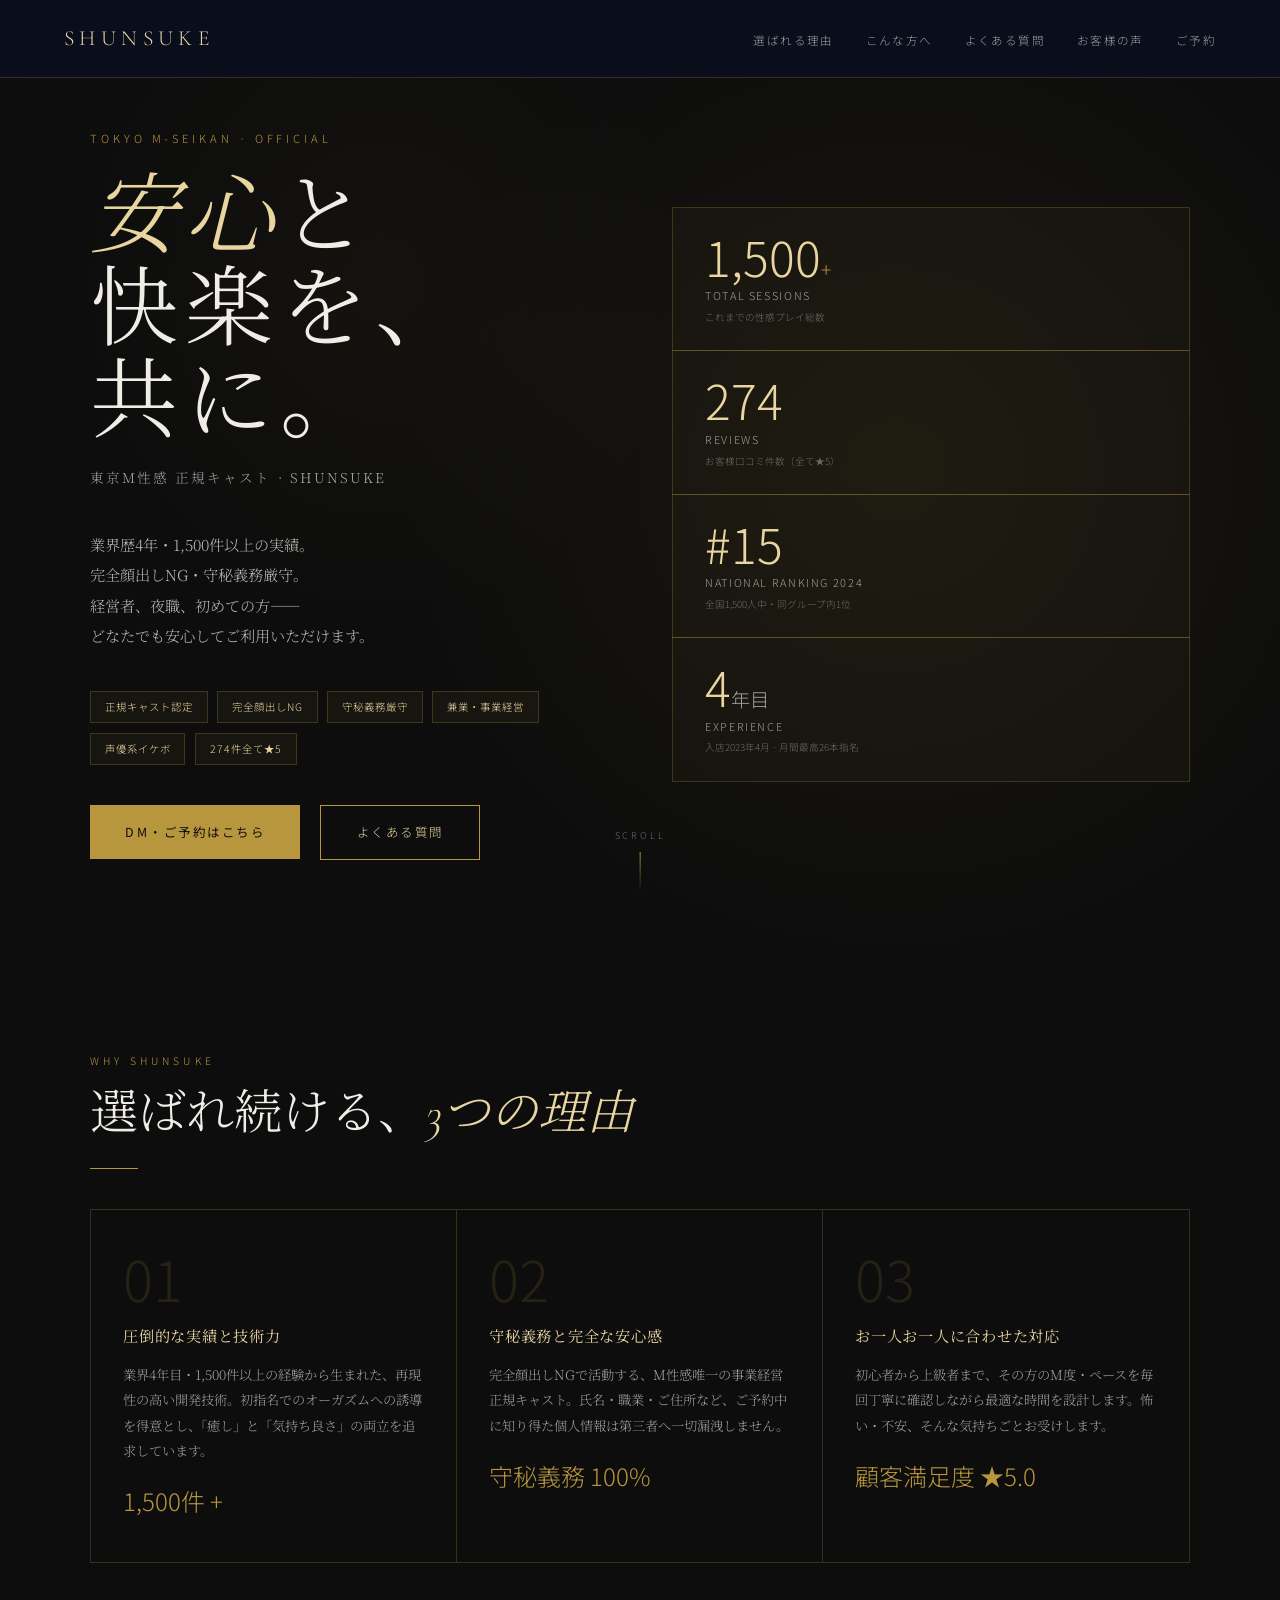
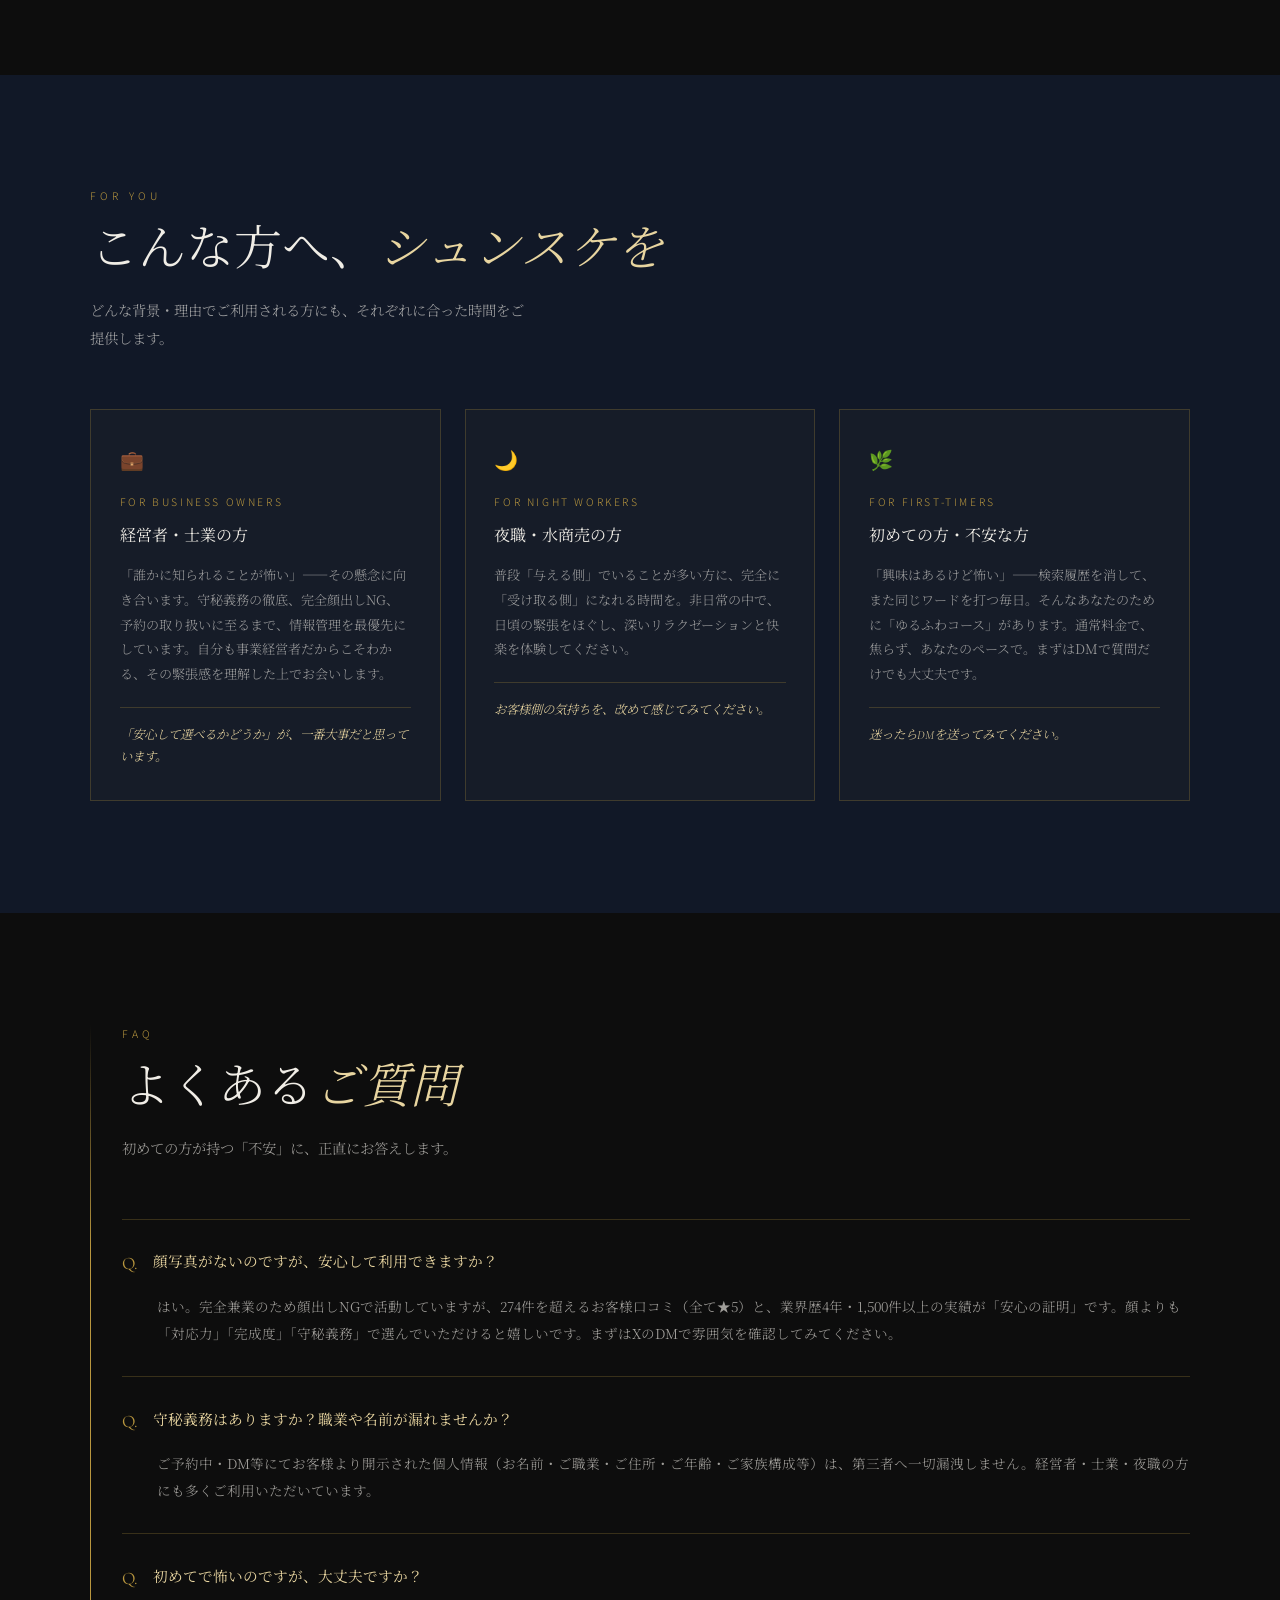
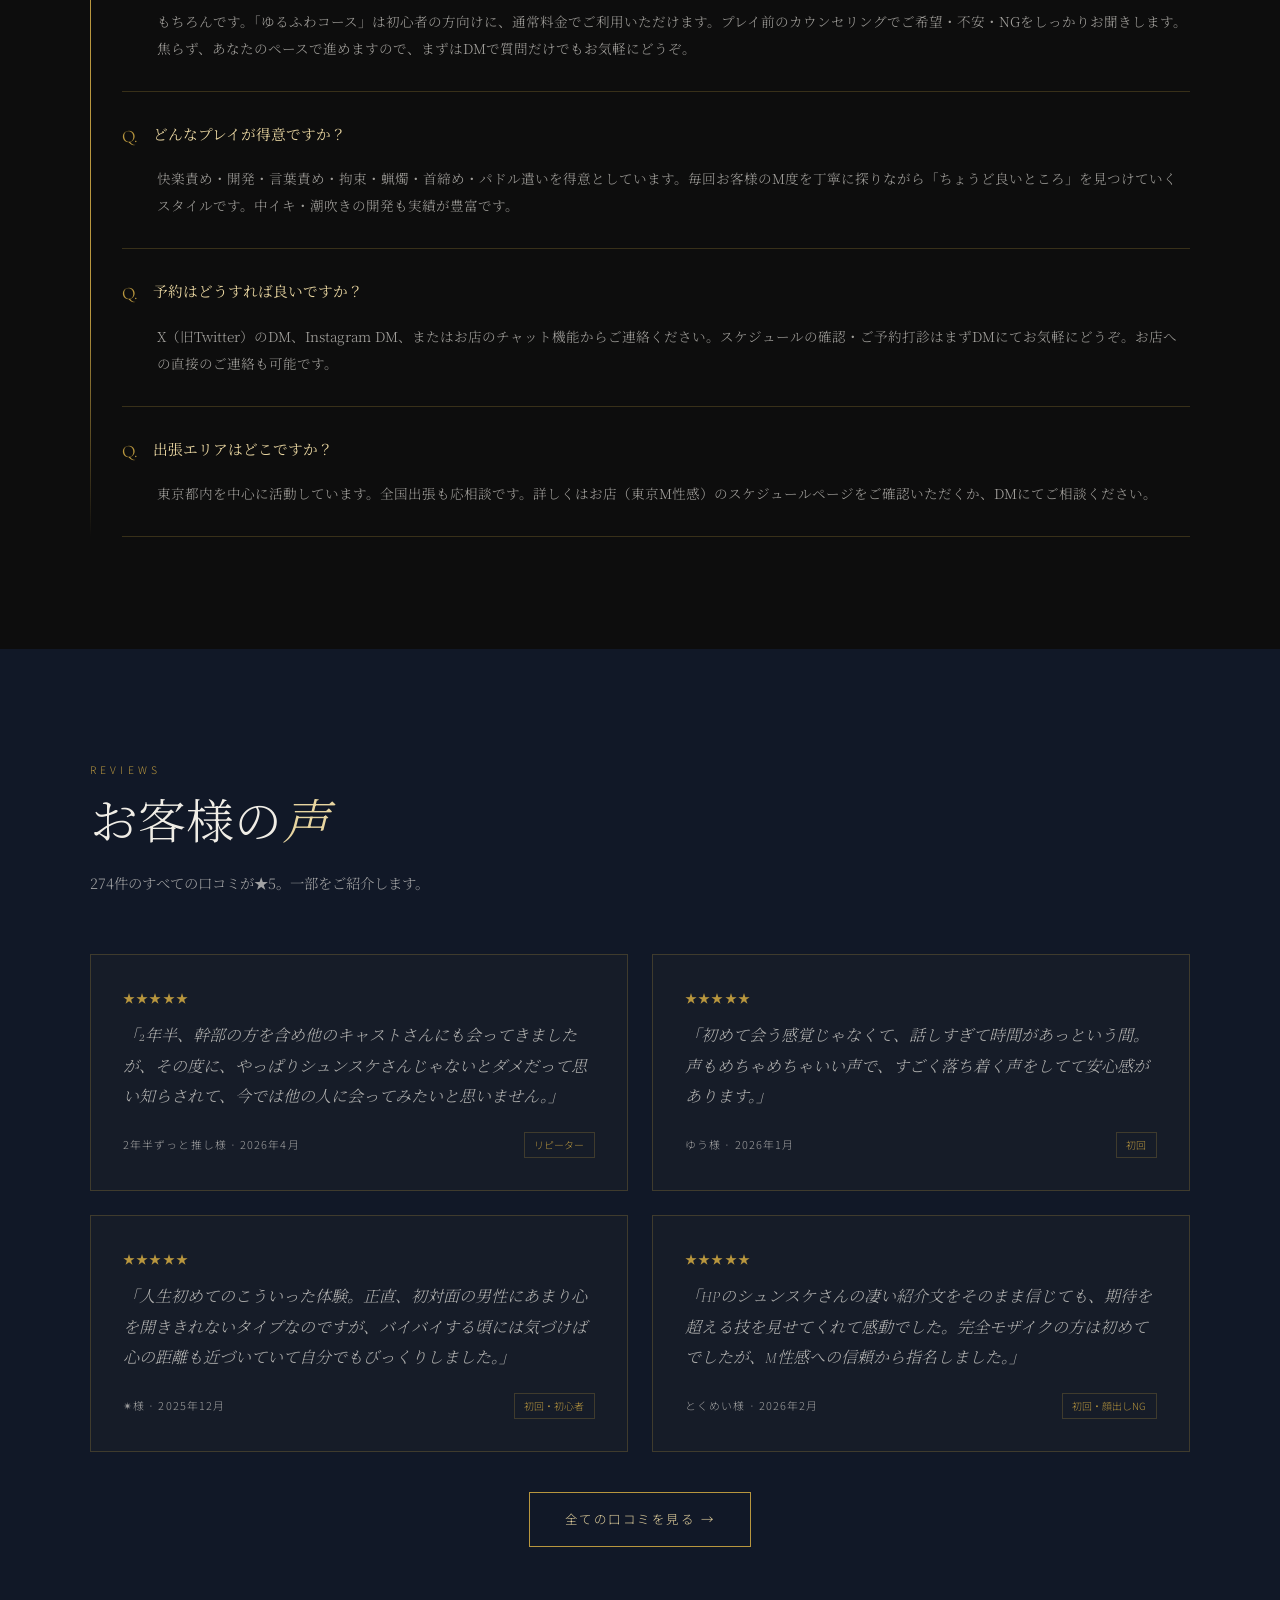
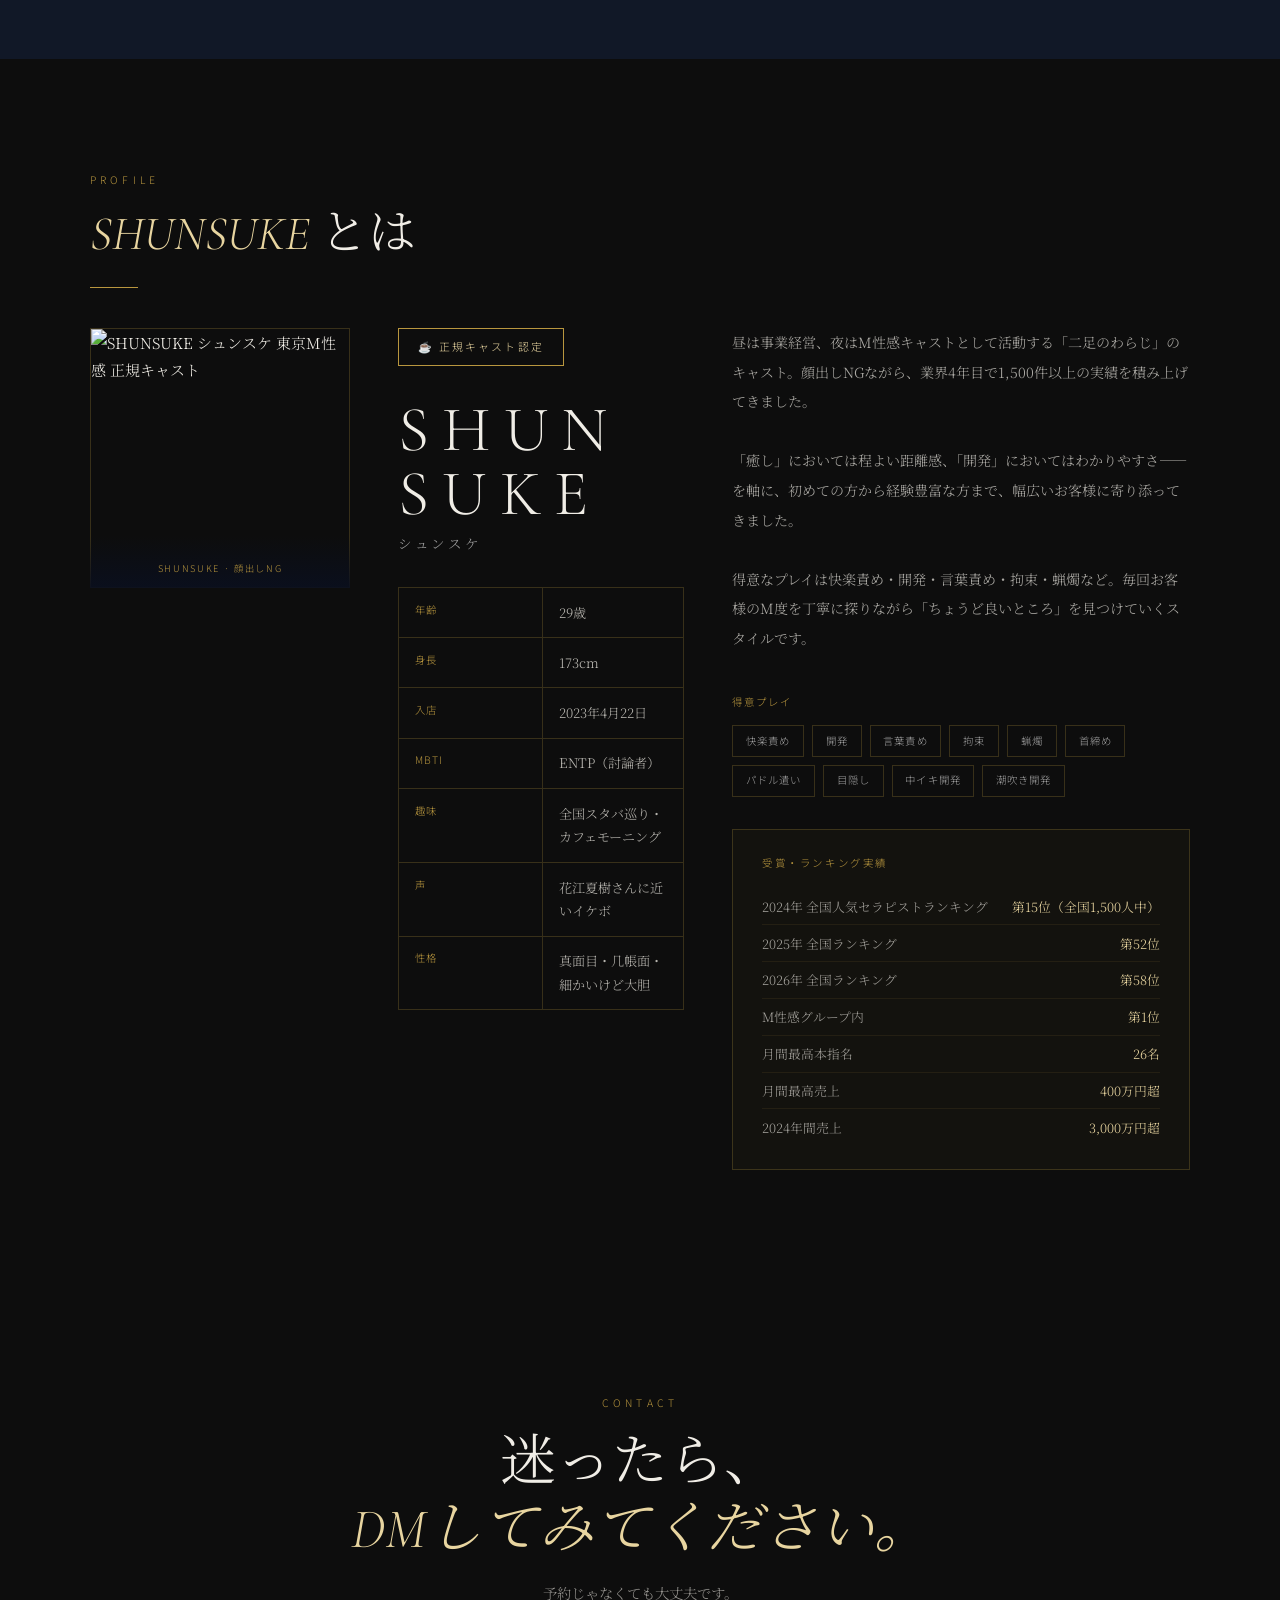
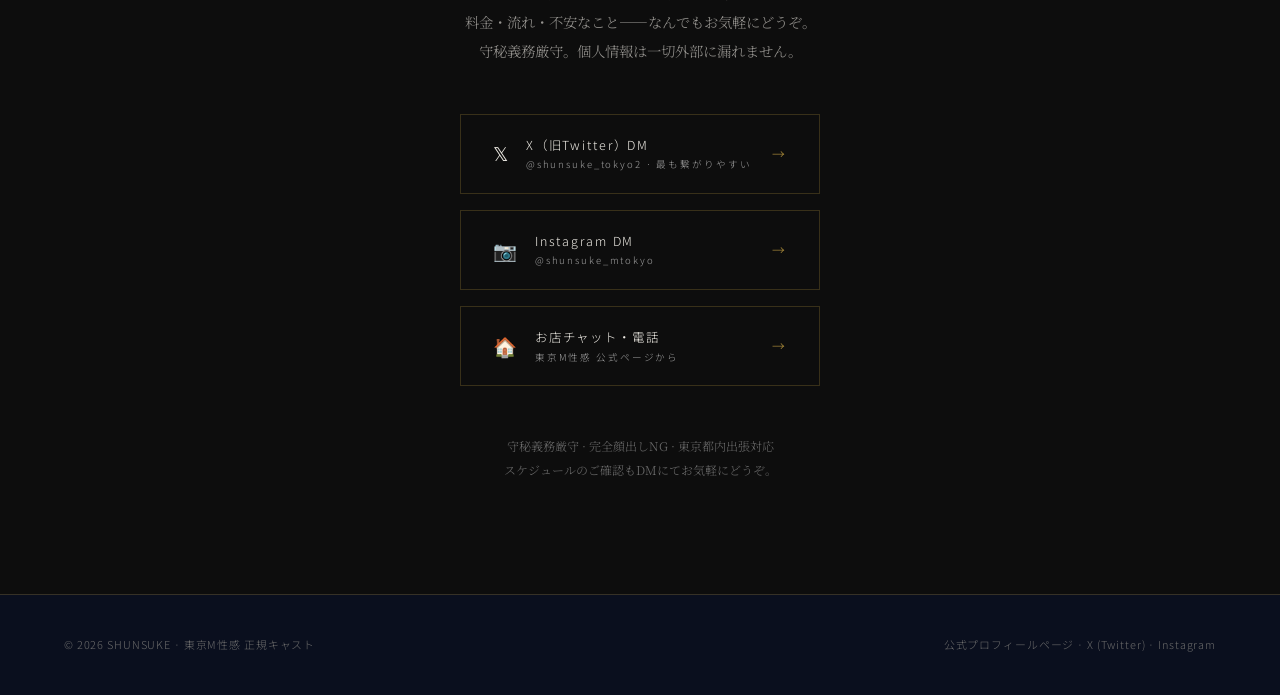
==== commit 763522c7: "Add files via upload" ====
--- a/shunsuke_lp.html
+++ b/shunsuke_lp.html
@@ -820,9 +820,7 @@
           <span class="badge">完全顔出しNG</span>
           <span class="badge">守秘義務厳守</span>
           <span class="badge">兼業・事業経営</span>
-          <span class="badge">初指名でイカせます</span>
-          <span class="badge">声で落とす</span>
-          <span class="badge">怖くない責め</span>
+          <span class="badge">声優系イケボ</span>
           <span class="badge">274件全て★5</span>
         </div>
         <div>
